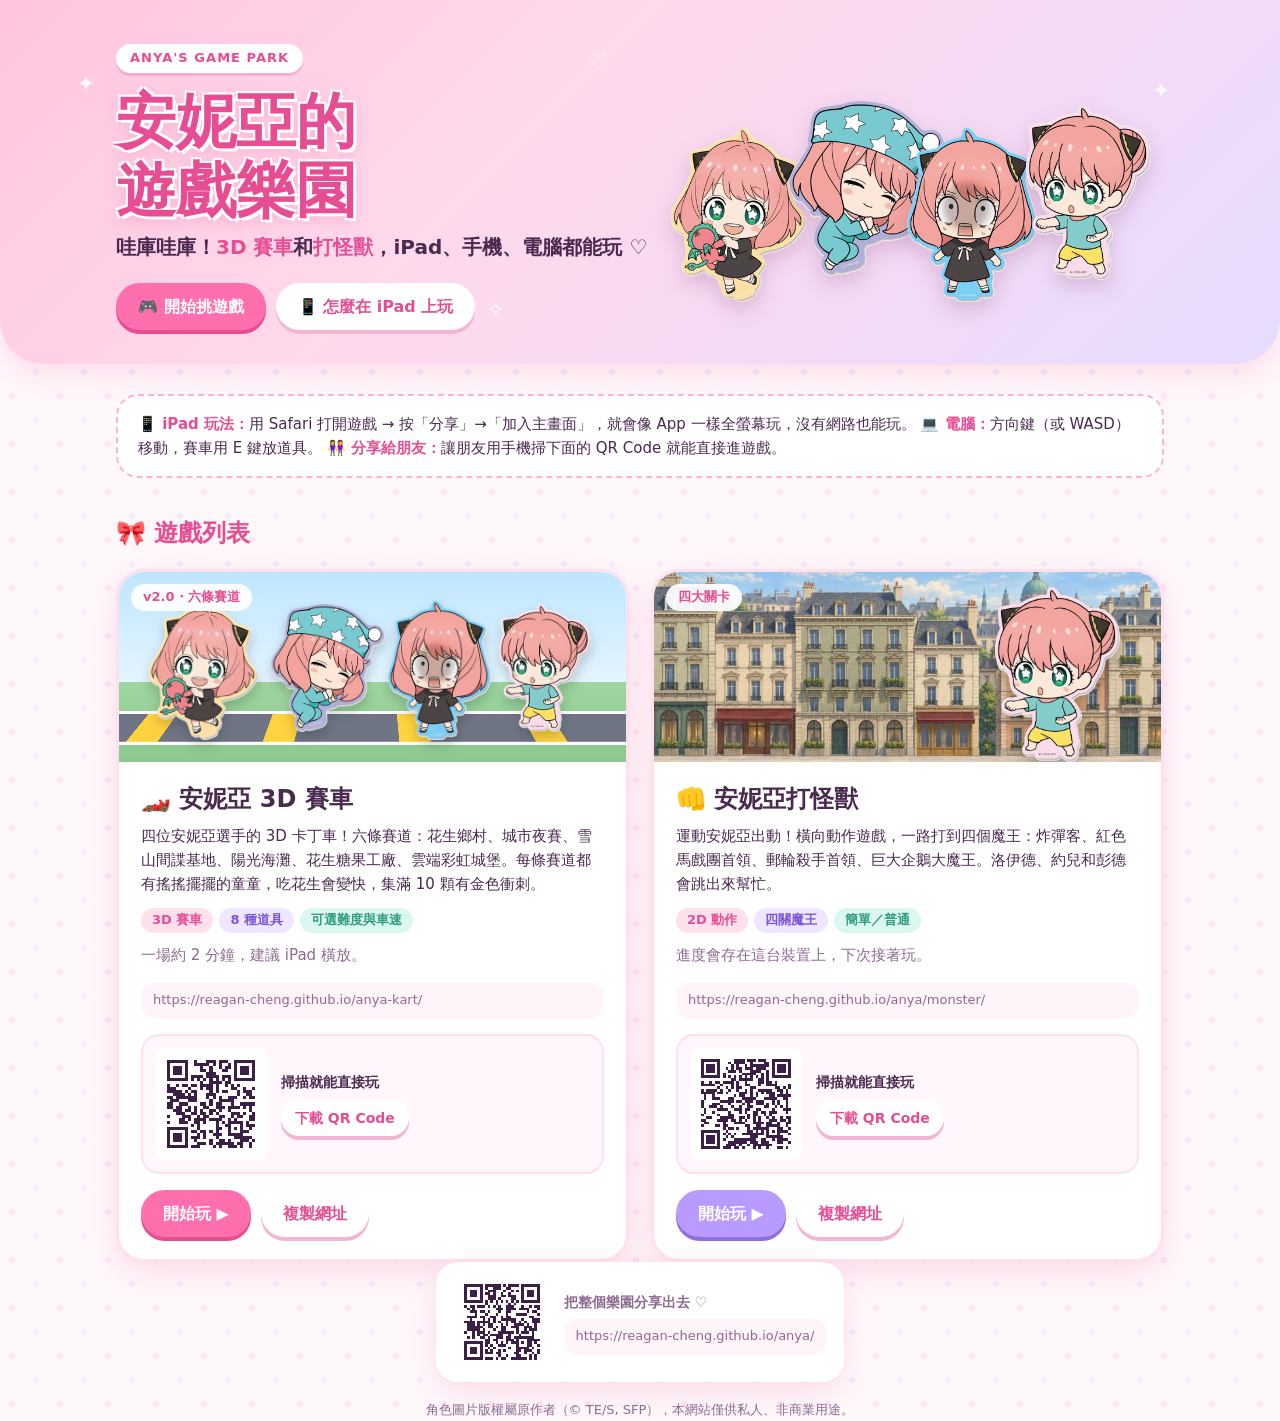
==== index.html @ e6224e76 "安妮亞的遊戲樂園：女孩風首頁（3D 賽車、打怪獸，附 QR Code） Co-Authored-By: Claude Opus 5.5 <noreply@anthropic.com>" ====
<!doctype html>
<html lang="zh-Hant">
<head>
<meta charset="utf-8">
<meta name="viewport" content="width=device-width,initial-scale=1,viewport-fit=cover">
<title>安妮亞的遊戲樂園</title>
<meta name="description" content="安妮亞的小遊戲：3D 賽車、打怪獸。iPad、手機、電腦都能玩。">
<meta name="theme-color" content="#ffb6d5">
<link rel="icon" type="image/svg+xml" href="data:image/svg+xml,%3Csvg%20xmlns%3D%22http%3A//www.w3.org/2000/svg%22%20viewBox%3D%220%200%2032%2032%22%3E%3Crect%20width%3D%2232%22%20height%3D%2232%22%20rx%3D%229%22%20fill%3D%22%23ffb6d5%22/%3E%3Cpath%20d%3D%22M16%2026s-9-5.6-9-12a5%205%200%200%201%209-3%205%205%200%200%201%209%203c0%206.4-9%2012-9%2012z%22%20fill%3D%22%23ffffff%22/%3E%3C/svg%3E">
<link rel="apple-touch-icon" href="img/racer1.png">
<style>
:root {
  --pink: #ff6fae;
  --pink-deep: #e64d93;
  --pink-soft: #ffe1ee;
  --lav: #b99bff;
  --lav-soft: #efe6ff;
  --mint: #7fdcc4;
  --cream: #fff8fb;
  --ink: #4a2a4f;
  --muted: #8d6a92;
  --card: #ffffff;
  --shadow: 0 10px 30px rgba(230, 77, 147, .16);
}
* { box-sizing: border-box; }
html { -webkit-text-size-adjust: 100%; }
body {
  margin: 0;
  color: var(--ink);
  font-family: "PingFang TC", "Microsoft JhengHei", "Noto Sans TC", system-ui, sans-serif;
  background-color: var(--cream);
  background-image:
    radial-gradient(circle at 12px 12px, rgba(255, 111, 174, .13) 3px, transparent 3.5px),
    radial-gradient(circle at 36px 36px, rgba(185, 155, 255, .13) 3px, transparent 3.5px);
  background-size: 48px 48px;
  line-height: 1.6;
}
a { color: inherit; }
.wrap { max-width: 1080px; margin: 0 auto; padding: 0 max(16px, env(safe-area-inset-left)); }

/* ---------- 頁首 ---------- */
header {
  position: relative;
  overflow: hidden;
  background: linear-gradient(135deg, #ffc4de 0%, #ffd9ec 40%, #e7dcff 100%);
  border-bottom-left-radius: 44px;
  border-bottom-right-radius: 44px;
  box-shadow: var(--shadow);
}
.hero { display: grid; grid-template-columns: 1.1fr 1fr; align-items: center; gap: 12px; padding-top: 44px; padding-bottom: 34px; }
.badge {
  display: inline-block; padding: 4px 14px; border-radius: 999px;
  background: #fff; color: var(--pink-deep); font-weight: 800; font-size: 13px; letter-spacing: .08em;
  box-shadow: 0 3px 0 rgba(230, 77, 147, .25);
}
h1 {
  margin: 14px 0 6px; font-size: clamp(36px, 6vw, 60px); line-height: 1.15; font-weight: 900;
  color: var(--pink-deep);
  text-shadow: 3px 3px 0 #fff, -2px -2px 0 #fff, 2px -2px 0 #fff, -2px 2px 0 #fff, 0 6px 14px rgba(230, 77, 147, .25);
}
.sub { margin: 0; font-size: clamp(16px, 2.2vw, 20px); font-weight: 700; color: var(--ink); }
.sub b { color: var(--pink-deep); }
.hero-actions { margin-top: 20px; display: flex; flex-wrap: wrap; gap: 10px; }
.racers { position: relative; height: 230px; }
.racers img {
  position: absolute; bottom: 0; height: 175px; width: auto;
  filter: drop-shadow(0 8px 10px rgba(120, 40, 90, .2));
  animation: bob 2.6s ease-in-out infinite;
}
.racers img:nth-child(1) { left: 0; animation-delay: 0s; }
.racers img:nth-child(2) { left: 24%; bottom: 26px; animation-delay: .4s; }
.racers img:nth-child(3) { left: 48%; animation-delay: .8s; }
.racers img:nth-child(4) { left: 72%; bottom: 22px; animation-delay: 1.2s; }
@keyframes bob { 0%, 100% { transform: translateY(0) rotate(-2deg); } 50% { transform: translateY(-10px) rotate(2deg); } }
.sparkle { position: absolute; color: #fff; font-size: 22px; opacity: .9; animation: twinkle 2.4s ease-in-out infinite; pointer-events: none; }
@keyframes twinkle { 0%, 100% { opacity: .25; transform: scale(.8); } 50% { opacity: 1; transform: scale(1.15); } }

/* ---------- 按鈕 ---------- */
.button {
  display: inline-flex; align-items: center; justify-content: center; gap: 6px;
  padding: 11px 22px; border-radius: 999px; border: 0; cursor: pointer;
  font: inherit; font-weight: 800; font-size: 16px; text-decoration: none;
  background: var(--pink); color: #fff; box-shadow: 0 4px 0 var(--pink-deep);
  transition: transform .12s, box-shadow .12s;
}
.button:hover { transform: translateY(-1px); }
.button:active { transform: translateY(3px); box-shadow: 0 1px 0 var(--pink-deep); }
.button.secondary { background: #fff; color: var(--pink-deep); box-shadow: 0 4px 0 #f3b5d1; }
.button.lav { background: var(--lav); box-shadow: 0 4px 0 #8f6fe0; }

/* ---------- 說明 ---------- */
.note {
  margin: 30px 0 0; padding: 16px 20px; border-radius: 22px;
  background: #fff; border: 2px dashed #ffb3d4; color: var(--ink); font-size: 15px;
}
.note b { color: var(--pink-deep); }
h2.section { margin: 36px 0 16px; font-size: 24px; font-weight: 900; color: var(--pink-deep); display: flex; align-items: center; gap: 8px; }

/* ---------- 遊戲卡片 ---------- */
.games { display: grid; grid-template-columns: repeat(2, 1fr); gap: 22px; }
.game {
  display: flex; flex-direction: column;
  background: var(--card); border-radius: 28px; overflow: hidden;
  box-shadow: var(--shadow); border: 3px solid #ffe1ee;
}
.banner { position: relative; height: 190px; overflow: hidden; }
.banner.kart { background: linear-gradient(180deg, #bfe6ff 0%, #e4f5ff 58%, #9fd6a0 58%, #8cc98e 100%); }
.banner.kart::after {
  content: ""; position: absolute; left: -10%; right: -10%; bottom: 14px; height: 34px;
  background: repeating-linear-gradient(90deg, #6f7584 0 60px, #6f7584 60px 70px, #ffd23f 70px 100px, #6f7584 100px 130px);
  transform: perspective(200px) rotateX(35deg); border-top: 4px solid #fff; border-bottom: 4px solid #fff;
}
.banner.kart img { position: absolute; bottom: 22px; height: 140px; z-index: 1; filter: drop-shadow(0 6px 6px rgba(0, 0, 0, .18)); }
.banner.kart img:nth-child(1) { left: 6%; }
.banner.kart img:nth-child(2) { left: 30%; bottom: 30px; height: 128px; }
.banner.kart img:nth-child(3) { left: 53%; }
.banner.kart img:nth-child(4) { left: 75%; bottom: 30px; height: 128px; }
.banner.monster { background: #bcd6df url(img/monster-bg.jpg) center / cover; }
.banner.monster img { position: absolute; right: 8%; bottom: 0; height: 175px; filter: drop-shadow(0 6px 8px rgba(0, 0, 0, .25)); }
.ver {
  position: absolute; top: 12px; left: 12px; z-index: 2;
  padding: 3px 12px; border-radius: 999px; background: rgba(255, 255, 255, .92);
  color: var(--pink-deep); font-weight: 800; font-size: 13px;
}
.body { padding: 18px 22px 22px; display: flex; flex-direction: column; flex: 1; }
.game h3 { margin: 0 0 6px; font-size: 24px; font-weight: 900; }
.game p { margin: 0 0 10px; font-size: 15px; }
.tags { display: flex; flex-wrap: wrap; gap: 6px; margin: 2px 0 10px; }
.tag { padding: 2px 11px; border-radius: 999px; font-size: 13px; font-weight: 700; background: var(--pink-soft); color: var(--pink-deep); }
.tag.lav { background: var(--lav-soft); color: #7a55d6; }
.tag.mint { background: #dcf7ef; color: #2f9c80; }
.hint { font-size: 13px; color: var(--muted); }
.url { margin: 6px 0 12px; padding: 7px 12px; border-radius: 12px; background: #fff4f9; font-size: 13px; word-break: break-all; color: var(--muted); }
.qr { display: flex; align-items: center; gap: 14px; margin: 4px 0 16px; padding: 12px; border-radius: 18px; background: #fff7fb; border: 2px solid #ffe1ee; }
.qr img { width: 112px; height: 112px; border-radius: 10px; background: #fff; flex: none; image-rendering: pixelated; }
.qr .button { padding: 7px 14px; font-size: 14px; margin-top: 6px; }
.qr-help { font-size: 14px; font-weight: 700; }
.actions { margin-top: auto; display: flex; flex-wrap: wrap; gap: 10px; }

/* ---------- 頁尾 ---------- */
footer { margin-top: 44px; padding-top: 26px; padding-bottom: max(30px, env(safe-area-inset-bottom)); text-align: center; font-size: 13px; color: var(--muted); }
footer .share { display: inline-flex; align-items: center; gap: 14px; text-align: left; margin-bottom: 18px; padding: 12px 18px; border-radius: 22px; background: #fff; box-shadow: var(--shadow); }
footer .share img { width: 96px; height: 96px; image-rendering: pixelated; }
.toast {
  position: fixed; left: 50%; bottom: 28px; transform: translate(-50%, 20px); opacity: 0;
  padding: 10px 20px; border-radius: 999px; background: var(--ink); color: #fff; font-weight: 700;
  transition: .25s; pointer-events: none; z-index: 10;
}
.toast.show { opacity: 1; transform: translate(-50%, 0); }

@media (max-width: 820px) {
  .hero { grid-template-columns: 1fr; text-align: center; padding-top: 32px; }
  .hero-actions { justify-content: center; }
  .racers { height: 170px; max-width: 420px; width: 100%; margin: 0 auto; }
  .racers img { height: 128px; }
  .games { grid-template-columns: 1fr; }
}
@media (max-width: 420px) {
  .banner { height: 160px; }
  .banner.kart img { height: 108px; }
  .banner.kart img:nth-child(2n) { height: 98px; }
  .banner.monster img { height: 150px; }
  .body { padding: 16px; }
  .qr img { width: 96px; height: 96px; }
}
@media (prefers-reduced-motion: reduce) { .racers img, .sparkle { animation: none; } }
</style>
</head>
<body>
<header>
  <span class="sparkle" style="left:6%;top:18%">✦</span>
  <span class="sparkle" style="left:46%;top:12%;animation-delay:.8s">♡</span>
  <span class="sparkle" style="left:90%;top:20%;animation-delay:1.4s">✦</span>
  <span class="sparkle" style="left:38%;top:80%;animation-delay:.4s">✧</span>
  <div class="wrap hero">
    <div>
      <span class="badge">ANYA'S GAME PARK</span>
      <h1>安妮亞的<br>遊戲樂園</h1>
      <p class="sub">哇庫哇庫！<b>3D 賽車</b>和<b>打怪獸</b>，iPad、手機、電腦都能玩 ♡</p>
      <div class="hero-actions">
        <a class="button" href="#games">🎮 開始挑遊戲</a>
        <a class="button secondary" href="#howto">📱 怎麼在 iPad 上玩</a>
      </div>
    </div>
    <div class="racers" aria-hidden="true">
      <img src="img/racer1.png" alt="">
      <img src="img/racer2.png" alt="">
      <img src="img/racer3.png" alt="">
      <img src="img/racer4.png" alt="">
    </div>
  </div>
</header>

<main class="wrap">
  <div class="note" id="howto">
    <b>📱 iPad 玩法：</b>用 Safari 打開遊戲 → 按「分享」→「加入主畫面」，就會像 App 一樣全螢幕玩，沒有網路也能玩。
    <b>💻 電腦：</b>方向鍵（或 WASD）移動，賽車用 E 鍵放道具。
    <b>👭 分享給朋友：</b>讓朋友用手機掃下面的 QR Code 就能直接進遊戲。
  </div>

  <h2 class="section" id="games">🎀 遊戲列表</h2>
  <div class="games">
    <article class="game">
      <div class="banner kart" aria-hidden="true">
        <img src="img/racer1.png" alt="">
        <img src="img/racer2.png" alt="">
        <img src="img/racer3.png" alt="">
        <img src="img/racer4.png" alt="">
        <span class="ver">v2.0・六條賽道</span>
      </div>
      <div class="body">
        <h3>🏎️ 安妮亞 3D 賽車</h3>
        <p>四位安妮亞選手的 3D 卡丁車！六條賽道：花生鄉村、城市夜賽、雪山間諜基地、陽光海灘、花生糖果工廠、雲端彩虹城堡。每條賽道都有搖搖擺擺的童童，吃花生會變快，集滿 10 顆有金色衝刺。</p>
        <div class="tags">
          <span class="tag">3D 賽車</span>
          <span class="tag lav">8 種道具</span>
          <span class="tag mint">可選難度與車速</span>
        </div>
        <p class="hint">一場約 2 分鐘，建議 iPad 橫放。</p>
        <div class="url" data-url="kart"></div>
        <div class="qr" data-qr="kart">
          <img alt="安妮亞 3D 賽車 QR Code">
          <div>
            <div class="qr-help">掃描就能直接玩</div>
            <a class="button secondary qr-download" download="anya-kart-qr.png">下載 QR Code</a>
          </div>
        </div>
        <div class="actions">
          <a class="button" data-open="kart">開始玩 ▶</a>
          <button class="button secondary" type="button" data-copy="kart">複製網址</button>
        </div>
      </div>
    </article>

    <article class="game">
      <div class="banner monster" aria-hidden="true">
        <img src="monster/img/anya.png" alt="">
        <span class="ver">四大關卡</span>
      </div>
      <div class="body">
        <h3>👊 安妮亞打怪獸</h3>
        <p>運動安妮亞出動！橫向動作遊戲，一路打到四個魔王：炸彈客、紅色馬戲團首領、郵輪殺手首領、巨大企鵝大魔王。洛伊德、約兒和彭德會跳出來幫忙。</p>
        <div class="tags">
          <span class="tag">2D 動作</span>
          <span class="tag lav">四關魔王</span>
          <span class="tag mint">簡單／普通</span>
        </div>
        <p class="hint">進度會存在這台裝置上，下次接著玩。</p>
        <div class="url" data-url="monster"></div>
        <div class="qr" data-qr="monster">
          <img alt="安妮亞打怪獸 QR Code">
          <div>
            <div class="qr-help">掃描就能直接玩</div>
            <a class="button secondary qr-download" download="anya-monster-qr.png">下載 QR Code</a>
          </div>
        </div>
        <div class="actions">
          <a class="button lav" data-open="monster">開始玩 ▶</a>
          <button class="button secondary" type="button" data-copy="monster">複製網址</button>
        </div>
      </div>
    </article>
  </div>
</main>

<footer class="wrap">
  <div class="share" data-qr="home">
    <img alt="安妮亞的遊戲樂園 QR Code">
    <div>
      <div class="qr-help">把整個樂園分享出去 ♡</div>
      <div class="url" data-url="home" style="margin:6px 0 0"></div>
    </div>
  </div>
  <div>角色圖片版權屬原作者（© TE/S, SFP），本網站僅供私人、非商業用途。</div>
</footer>

<div class="toast" id="toast">已複製網址 ♡</div>

<script src="vendor/qrcode.js"></script>
<script>
(() => {
  'use strict';
  // 所有網址集中在這裡；QR Code 一律用正式網址（本機預覽也一樣）
  const URLS = {
    home: 'https://reagan-cheng.github.io/anya/',
    kart: 'https://reagan-cheng.github.io/anya-kart/',
    monster: 'https://reagan-cheng.github.io/anya/monster/',
  };
  // 「開始玩」：打怪獸放在本站的 monster/，本機預覽時直接開本機版本
  const OPEN = { kart: URLS.kart, monster: 'monster/' };

  function qrDataUrl(text) {
    const code = qrcode(0, 'M');
    code.addData(text, 'Byte');
    code.make();
    const n = code.getModuleCount(), cell = 12, quiet = 4;
    const canvas = document.createElement('canvas');
    canvas.width = canvas.height = (n + quiet * 2) * cell;
    const g = canvas.getContext('2d');
    g.fillStyle = '#ffffff'; g.fillRect(0, 0, canvas.width, canvas.height);
    g.fillStyle = '#3b1f47';
    for (let r = 0; r < n; r++) for (let c = 0; c < n; c++) {
      if (code.isDark(r, c)) g.fillRect((c + quiet) * cell, (r + quiet) * cell, cell, cell);
    }
    return canvas.toDataURL('image/png');
  }

  document.querySelectorAll('[data-url]').forEach((el) => { el.textContent = URLS[el.dataset.url]; });
  document.querySelectorAll('[data-open]').forEach((a) => { a.href = OPEN[a.dataset.open]; });
  document.querySelectorAll('[data-qr]').forEach((box) => {
    try {
      const png = qrDataUrl(URLS[box.dataset.qr]);
      box.querySelector('img').src = png;
      const dl = box.querySelector('.qr-download');
      if (dl) dl.href = png;
    } catch (e) { box.style.display = 'none'; }
  });

  const toast = document.getElementById('toast');
  let toastTimer = 0;
  document.querySelectorAll('[data-copy]').forEach((btn) => btn.addEventListener('click', async () => {
    const url = URLS[btn.dataset.copy];
    try { await navigator.clipboard.writeText(url); toast.textContent = '已複製網址 ♡'; }
    catch (e) { toast.textContent = url; }
    toast.classList.add('show');
    clearTimeout(toastTimer);
    toastTimer = setTimeout(() => toast.classList.remove('show'), 1800);
  }));
})();
</script>
</body>
</html>
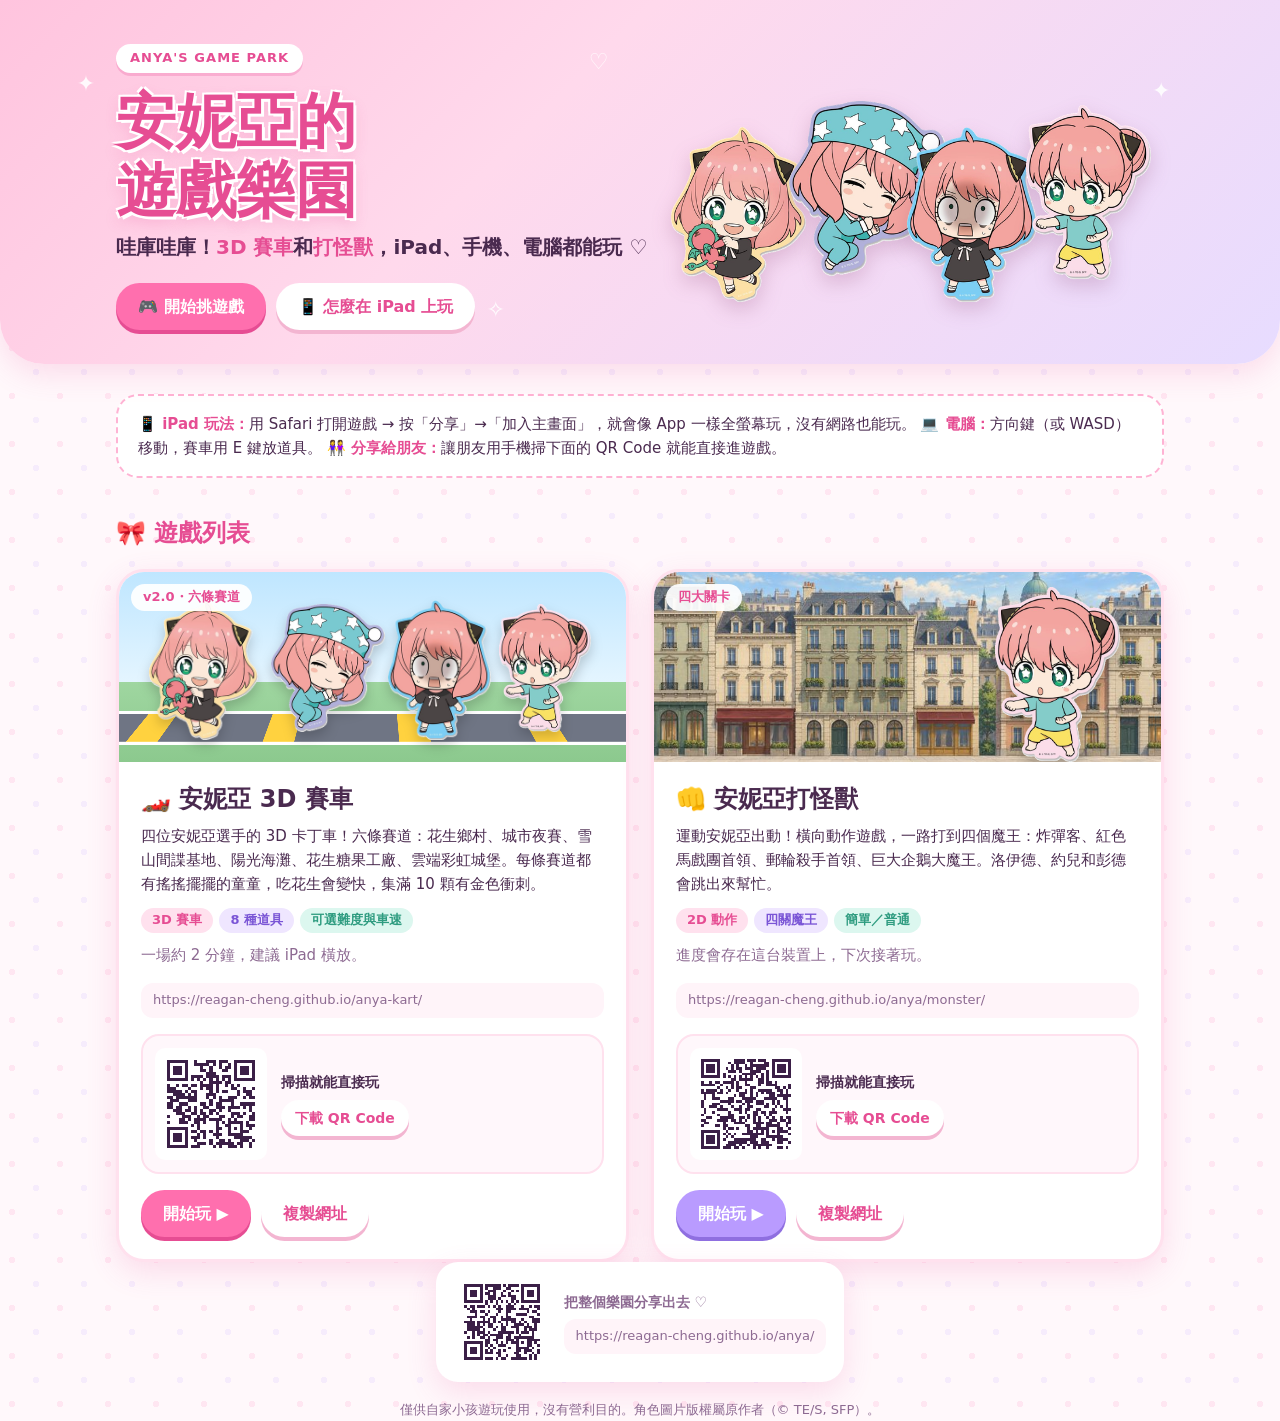
==== commit 320fd14f: "首頁頁尾加入非營利聲明 Co-Authored-By: Claude Opus 5.5 <noreply@anthropic.com>" ====
--- a/index.html
+++ b/index.html
@@ -271,7 +271,7 @@
       <div class="url" data-url="home" style="margin:6px 0 0"></div>
     </div>
   </div>
-  <div>角色圖片版權屬原作者（© TE/S, SFP），本網站僅供私人、非商業用途。</div>
+  <div>僅供自家小孩遊玩使用，沒有營利目的。角色圖片版權屬原作者（© TE/S, SFP）。</div>
 </footer>
 
 <div class="toast" id="toast">已複製網址 ♡</div>
